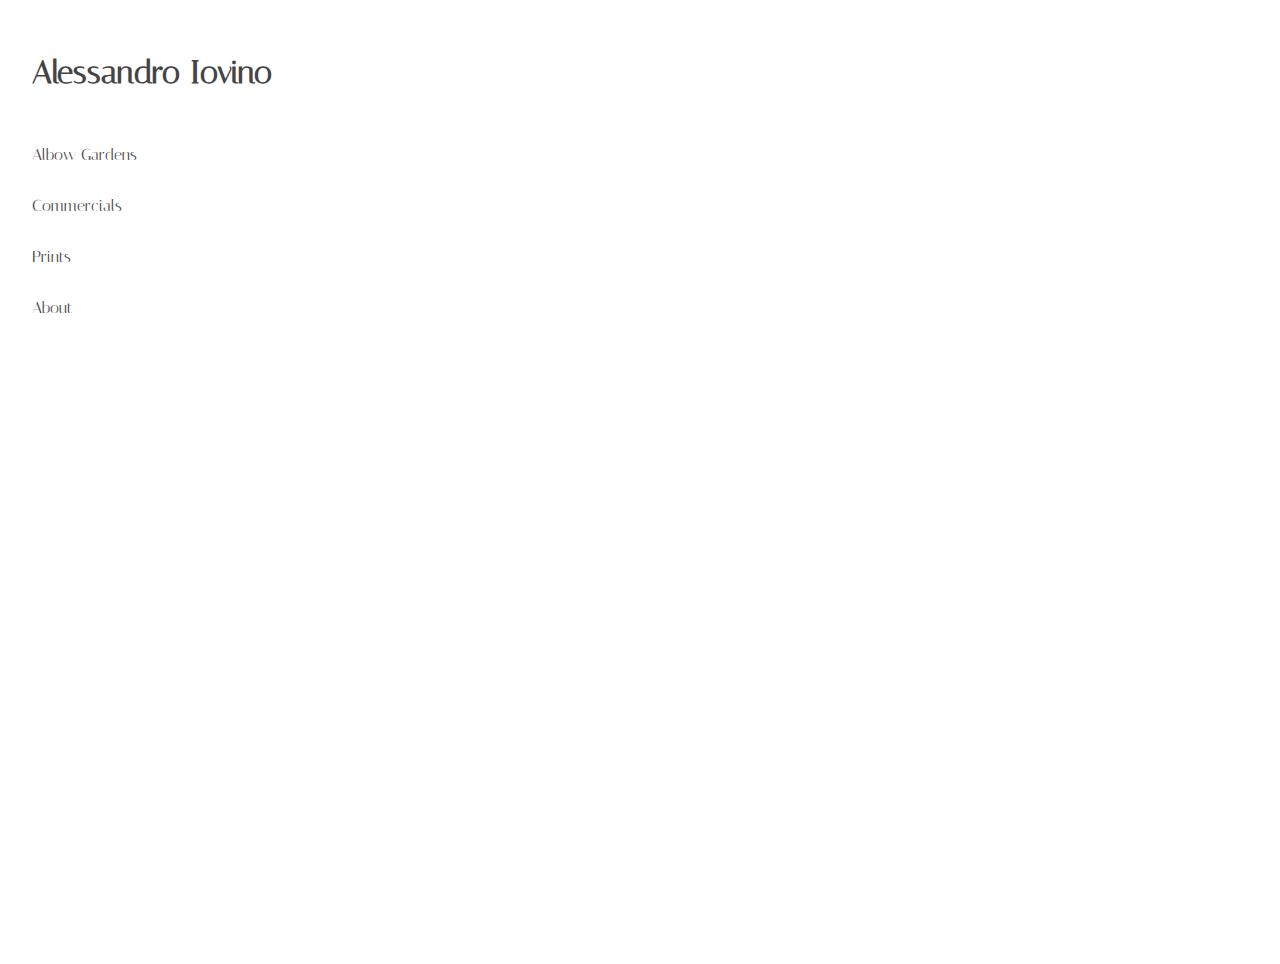
==== index.html @ 48f032ad "change structure of folder" ====
<!DOCTYPE html>
<html lang="en">
<head>
    <meta charset="UTF-8">
    <meta name="viewport" content="width=device-width, initial-scale=1.0">
    <link rel="stylesheet" href="styles.css">
    <script src="https://code.jquery.com/jquery-1.10.2.js"></script>
    <link rel="preconnect" href="https://fonts.googleapis.com">
    <link rel="preconnect" href="https://fonts.gstatic.com" crossorigin>
    <link href="https://fonts.googleapis.com/css2?family=Italiana&display=swap" rel="stylesheet">
</head>
<body>
    <!-- left side of the screen -->
    <div id="nav">
    </div>

    <!-- right side of the screen -->
     <div id="content">
        <!-- <div class="picture-gallery">
            <div class="solo-item">
                <img src="/projects/charlie19/0072093-0008_FINAL.jpg" alt="">
            </div>
        </div> -->
     </div>
</body>

<script src="script.js" defer></script>
</html>
---- styles.css ----
body{
    font-family: "Italiana", serif;
    font-weight: unset;
    color: rgb(69, 69, 69);
    /* color: rgb(56, 56, 56); */

    height: 100vh;
    width: 100vw;
    overflow: hidden;

    margin: 0;
    padding: 0;
    display: flex;
    flex-direction: row;;
}

/* Nav bar and title */
#nav{
    height: 100%;
    /* width: 360px; */
    flex: 1;
}
    .nav-bar{
        width: calc(100% - 2rem);
        flex: 1;
        height: 100%;

        display: flex;
        flex-direction: column;
        padding: 2rem 0 2rem 2rem;

        gap: 2rem;

    }
        .title h1{
            /* letter-spacing: .2rem; */
            font-weight: thin;
        }

        .title h4{
            font-weight: unset;
        }

        .titles{
            display: flex;
            flex-direction: column;
            gap: 1rem;

        }

        .sections{
            display: flex;
            flex-direction: column;
            gap: 2rem;

        }

            a{
                text-decoration: none;
                color: unset;
            }
            
            .selected{
                font-weight: bold;
            }
        

/* Commercial nav bar */

.commercial-title h2{
    /* letter-spacing: .2rem; */
    font-weight:100;
    font-style: italic;
}

/* Right side of the screen */
#content{
    flex: 3;
    max-width: 75%;
    height: calc(100% - 4rem);
}
.home-picture-gallery{
    height: 100%;
    width: 100%;

    overflow: hidden;
    padding: 2rem;

    display: flex;
    flex-direction: column;
}
.picture-gallery{
    height: 100%;
    width: 100%;

    overflow: scroll;
    padding: 2rem;

    display: flex;
    flex-direction: column;
}

.solo-item{
    position: relative;
    justify-content: center;
    align-items: center;
    max-height: 100vh;
}
.solo-item img{
    z-index: 10;
    max-width: 95%;
    max-height: 95%;
    z-index: 1;
    display: block;
    justify-content: center;
    align-items: center;
    margin: auto auto;
}

/* Photo pages */
.photo-column{
    display: flex;
    flex-direction: column;
    width: 100%;
    gap: 2rem;
    overflow: scroll;
}
.double{
    display: flex;
    flex-direction: row;
    width: calc(100% - 4rem);
    justify-content: space-between;
}
.double img{
    max-width: 48%;
}

/* Commercials page */
.commercial-grid{
    display: grid;
    grid-template-columns: 30% 30% 30%;
    width: calc(100% - 4rem);
    gap: .5rem;
    overflow: scroll;
}
/* Photo pages */
.commercial-photo-column{
    display: flex;
    flex-direction: column;
    width: 100%;
    gap: .5rem;
    /* overflow: scroll; */
}
    .commercial-item{
        position: relative;
        justify-content: center;
        align-items: center;
        /* max-width: ; */
    }
    .commercial-item a{
        margin: auto;
    }
    .commercial-item img{
        z-index: 10;
        max-width: 95%;
        max-height: 95%;
        z-index: 1;
        display: block;
        justify-content: center;
        align-items: center;
        margin: auto auto;
    }
    .commercial-item h2{
        opacity: 0;
        /* color: black; */
        text-align: center;
        position: absolute;
        top: 50%;
        left: 50%;
        transform: translate(-50%, -50%);
        margin: 0;
    }
    /* .commercial-item img{
        opacity: .5;
        z-index: -2;
    } */
    /* .commercial-item h2{
        opacity: 1;
        cursor: pointer;
    } */

    .text{
        width: 90%;
        
    }
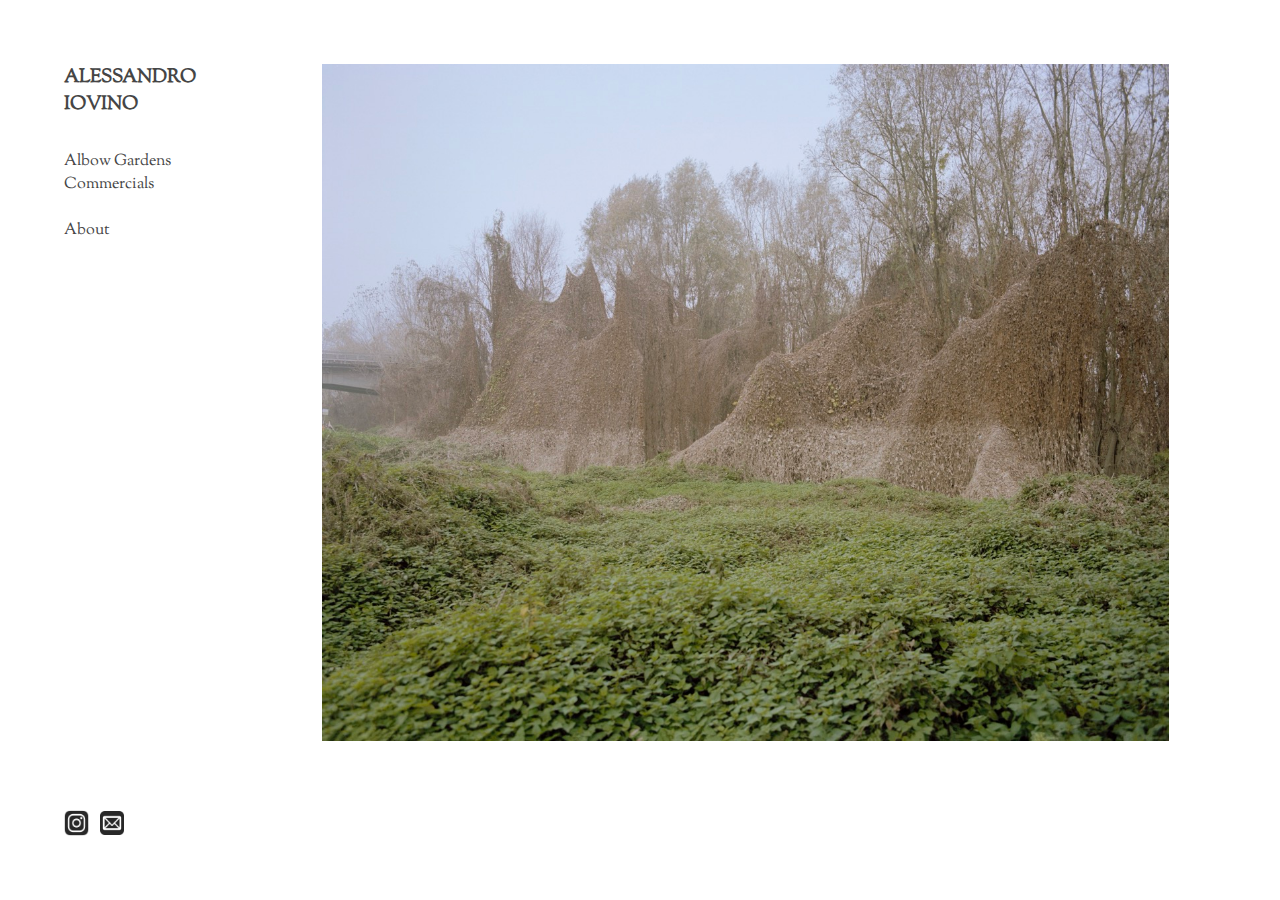
==== commit c73f782b: "cleaned up image sizing" ====
--- a/index.html
+++ b/index.html
@@ -8,6 +8,9 @@
     <link rel="preconnect" href="https://fonts.googleapis.com">
     <link rel="preconnect" href="https://fonts.gstatic.com" crossorigin>
     <link href="https://fonts.googleapis.com/css2?family=Italiana&display=swap" rel="stylesheet">
+    <link href="https://fonts.googleapis.com/css2?family=Sorts+Mill+Goudy:ital@0;1&display=swap" rel="stylesheet">
+    <link href="https://fonts.googleapis.com/css2?family=Amiri:ital,wght@0,400;0,700;1,400;1,700&&display=swap" rel="stylesheet">
+    <link href="https://fonts.googleapis.com/css2?family=Cormorant:ital,wght@0,300..700;1,300..700&display=swap" rel="stylesheet">
 </head>
 <body>
     <!-- left side of the screen -->
--- a/styles.css
+++ b/styles.css
@@ -1,5 +1,7 @@
 body{
-    font-family: "Italiana", serif;
+    font-family: "Sorts Mill Goudy", Arial, serif;
+    /* font-family: "Cormorant", serif; */
+    /* font-family: "Amiri", serif; */
     font-weight: unset;
     color: rgb(69, 69, 69);
     /* color: rgb(56, 56, 56); */
@@ -11,30 +13,41 @@
     margin: 0;
     padding: 0;
     display: flex;
-    flex-direction: row;;
+    flex-direction: row;
 }
 
 /* Nav bar and title */
 #nav{
-    height: 100%;
-    /* width: 360px; */
-    flex: 1;
+    height: calc(100% - 8rem);
+    /* width: calc(100% - 4rem); */
+    padding: 4rem 0 4rem 4rem;
+    width: 200px;
+    /* flex: 1; */
 }
     .nav-bar{
-        width: calc(100% - 2rem);
+        
         flex: 1;
         height: 100%;
 
         display: flex;
         flex-direction: column;
-        padding: 2rem 0 2rem 2rem;
-
-        gap: 2rem;
+        /* padding: 4rem 0 4rem 4rem; */
+
+        /* gap: 2rem; */
+        position: relative;
 
     }
         .title h1{
             /* letter-spacing: .2rem; */
             font-weight: thin;
+            margin: 0;
+            font-size: 2rem;
+        }
+        .title h2{
+            /* letter-spacing: .2rem; */
+            font-weight: thin;
+            margin: 0;
+            font-size: 1.2rem;
         }
 
         .title h4{
@@ -42,9 +55,10 @@
         }
 
         .titles{
+            padding-top: 2rem;
             display: flex;
             flex-direction: column;
-            gap: 1rem;
+            /* gap: 1rem; */
 
         }
 
@@ -69,22 +83,25 @@
 
 .commercial-title h2{
     /* letter-spacing: .2rem; */
-    font-weight:100;
-    font-style: italic;
+    font-weight: 100;
+    /* font-style: italic; */
 }
 
 /* Right side of the screen */
 #content{
-    flex: 3;
-    max-width: 75%;
-    height: calc(100% - 4rem);
+    /* flex: 3; */
+    /* max-width: 75%; */
+    height: calc(100%-4rem);
+    /* height: 100%; */
+    padding: 4rem;
 }
 .home-picture-gallery{
+    /* height: calc(100% - 8rem); */
     height: 100%;
-    width: 100%;
-
+    /* width: calc(100% - 4rem); */
+    width: 100%;
     overflow: hidden;
-    padding: 2rem;
+    /* padding: 4rem 4rem 4rem 0; */
 
     display: flex;
     flex-direction: column;
@@ -94,7 +111,7 @@
     width: 100%;
 
     overflow: scroll;
-    padding: 2rem;
+    /* padding: 2rem; */
 
     display: flex;
     flex-direction: column;
@@ -104,12 +121,14 @@
     position: relative;
     justify-content: center;
     align-items: center;
-    max-height: 100vh;
+    max-height: 100%;
+    max-width: 90%;
+    margin: 0 auto 0 auto;
 }
 .solo-item img{
     z-index: 10;
-    max-width: 95%;
-    max-height: 95%;
+    max-width: 100%;
+    max-height: 100%;
     z-index: 1;
     display: block;
     justify-content: center;
@@ -128,19 +147,31 @@
 .double{
     display: flex;
     flex-direction: row;
-    width: calc(100% - 4rem);
+    width: 95%;
+    margin: 0 auto 0 auto;
+    /* width: calc(100% - 4rem); */
     justify-content: space-between;
 }
+.single{
+    width: 95%;
+    margin: 0 auto 0 auto;
+}
+.double div{
+    width: 49.5%;
+}
 .double img{
-    max-width: 48%;
+    max-width: 49.5%;
+}
+.single img{
+    max-width: 100%;
 }
 
 /* Commercials page */
 .commercial-grid{
     display: grid;
-    grid-template-columns: 30% 30% 30%;
-    width: calc(100% - 4rem);
-    gap: .5rem;
+    grid-template-columns: 32% 32% 32%;
+    width: 100%;
+    gap: 2%;
     overflow: scroll;
 }
 /* Photo pages */
@@ -148,7 +179,7 @@
     display: flex;
     flex-direction: column;
     width: 100%;
-    gap: .5rem;
+    gap: 1%;
     /* overflow: scroll; */
 }
     .commercial-item{
@@ -162,8 +193,8 @@
     }
     .commercial-item img{
         z-index: 10;
-        max-width: 95%;
-        max-height: 95%;
+        max-width: 100%;
+        max-height: 100%;
         z-index: 1;
         display: block;
         justify-content: center;
@@ -180,16 +211,107 @@
         transform: translate(-50%, -50%);
         margin: 0;
     }
-    /* .commercial-item img{
+    .commercial-item:hover img{
         opacity: .5;
         z-index: -2;
-    } */
-    /* .commercial-item h2{
+    } 
+    .commercial-item:hover h2{
         opacity: 1;
         cursor: pointer;
-    } */
+        font-weight: 300;
+    }
 
     .text{
-        width: 90%;
+        width: 100%;
+        font-size: .85rem;
         
+    }
+
+    a:hover{
+        cursor: pointer;
+    }
+
+
+    .icons{
+        display: flex;
+
+        flex-direction: row;
+        position: absolute;
+        bottom: 0;
+        gap: 10px;
+        margin: 0 auto 0 auto;
+    }
+    .icons img{
+        width: 25px;
+    }
+
+    .icons img:hover{
+        cursor: pointer;
+    }
+
+    #emailButton{
+        padding: 1px;
+        width: 24px;
+    }
+
+    #emailButton:hover,
+    #instagramButton:hover{
+        cursor: pointer;
+    }
+    .wide{
+        max-height: unset;
+        /* width: 100%; */
+    }
+    @media screen and (max-width: 800px){
+        body{
+            flex-direction: column;
+        }
+        #nav{
+            height: 100px;
+            padding: 0;
+            width: 100%;
+        }
+        .nav-bar{
+            flex-direction: row;
+            padding: 0 2rem;
+            height: 80px;
+            
+        }
+        .title{
+            padding-top: 2rem;
+            width: 300px;
+
+        }
+            .title h2{
+                font-size: 16px;
+            }
+            .titles{
+                flex-direction: row;
+                width: 100%;
+                justify-content: space-around;
+            }
+            .icons{
+                display: none;
+            }
+        #content{
+            width: calc(100% - 8rem);
+            padding: 0 4rem 4rem 4rem;
+            height: calc(100% - 4rem - 100px);
+        }
+            .home-picture-gallery{
+                width: 100%;
+                height: 100%;
+            }
+                .solo-item{
+                    width: 100%;
+                    height: 100%;
+                }
+                .solo-item img{
+                    margin: 0;
+                }
+        
+                .commercial-grid{
+                    grid-template-columns: auto;
+                }
+
     }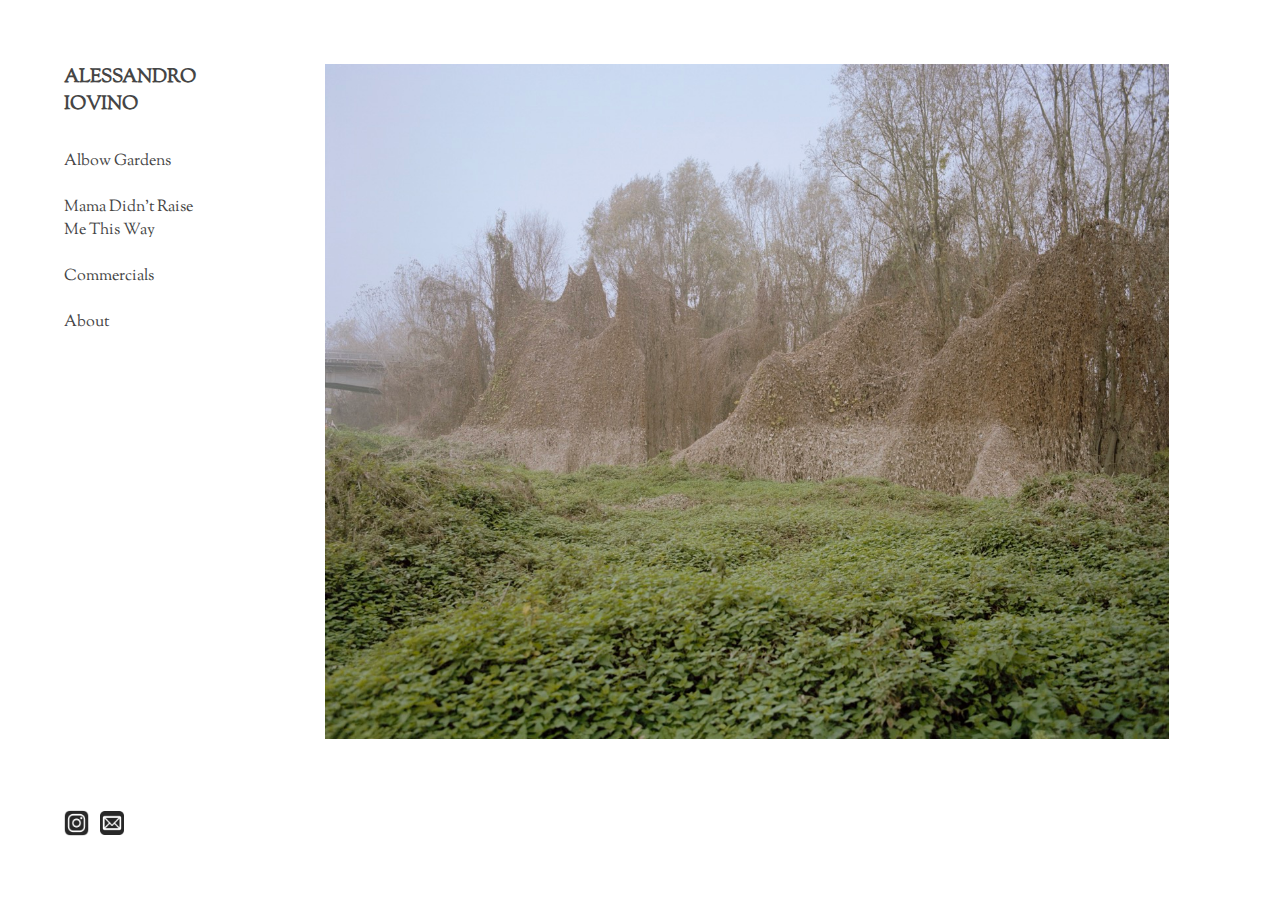
==== commit 9061ac89: "Add Mama didn't raise me this way project and fix formatting" ====
--- a/index.html
+++ b/index.html
@@ -19,11 +19,6 @@
 
     <!-- right side of the screen -->
      <div id="content">
-        <!-- <div class="picture-gallery">
-            <div class="solo-item">
-                <img src="/projects/charlie19/0072093-0008_FINAL.jpg" alt="">
-            </div>
-        </div> -->
      </div>
 </body>
 
--- a/styles.css
+++ b/styles.css
@@ -19,10 +19,8 @@
 /* Nav bar and title */
 #nav{
     height: calc(100% - 8rem);
-    /* width: calc(100% - 4rem); */
     padding: 4rem 0 4rem 4rem;
-    width: 200px;
-    /* flex: 1; */
+    width: 150px;
 }
     .nav-bar{
         
@@ -31,20 +29,17 @@
 
         display: flex;
         flex-direction: column;
-        /* padding: 4rem 0 4rem 4rem; */
-
-        /* gap: 2rem; */
+
         position: relative;
+        width: inherit;
 
     }
         .title h1{
-            /* letter-spacing: .2rem; */
             font-weight: thin;
             margin: 0;
             font-size: 2rem;
         }
         .title h2{
-            /* letter-spacing: .2rem; */
             font-weight: thin;
             margin: 0;
             font-size: 1.2rem;
@@ -82,26 +77,18 @@
 /* Commercial nav bar */
 
 .commercial-title h2{
-    /* letter-spacing: .2rem; */
     font-weight: 100;
-    /* font-style: italic; */
 }
 
 /* Right side of the screen */
 #content{
-    /* flex: 3; */
-    /* max-width: 75%; */
     height: calc(100%-4rem);
-    /* height: 100%; */
     padding: 4rem;
 }
 .home-picture-gallery{
-    /* height: calc(100% - 8rem); */
     height: 100%;
-    /* width: calc(100% - 4rem); */
     width: 100%;
     overflow: hidden;
-    /* padding: 4rem 4rem 4rem 0; */
 
     display: flex;
     flex-direction: column;
@@ -111,7 +98,6 @@
     width: 100%;
 
     overflow: scroll;
-    /* padding: 2rem; */
 
     display: flex;
     flex-direction: column;
@@ -136,6 +122,7 @@
     margin: auto auto;
 }
 
+
 /* Photo pages */
 .photo-column{
     display: flex;
@@ -149,11 +136,10 @@
     flex-direction: row;
     width: 95%;
     margin: 0 auto 0 auto;
-    /* width: calc(100% - 4rem); */
     justify-content: space-between;
 }
 .single{
-    width: 95%;
+    max-width: 95%;
     margin: 0 auto 0 auto;
 }
 .double div{
@@ -164,6 +150,11 @@
 }
 .single img{
     max-width: 100%;
+}
+.single.portrait img{
+    max-width: 100%;
+    max-height: 80vh;
+    align-self: center;
 }
 
 /* Commercials page */
@@ -180,13 +171,11 @@
     flex-direction: column;
     width: 100%;
     gap: 1%;
-    /* overflow: scroll; */
 }
     .commercial-item{
         position: relative;
         justify-content: center;
         align-items: center;
-        /* max-width: ; */
     }
     .commercial-item a{
         margin: auto;
@@ -203,7 +192,6 @@
     }
     .commercial-item h2{
         opacity: 0;
-        /* color: black; */
         text-align: center;
         position: absolute;
         top: 50%;
@@ -224,7 +212,6 @@
     .text{
         width: 100%;
         font-size: .85rem;
-        
     }
 
     a:hover{
@@ -260,8 +247,9 @@
     }
     .wide{
         max-height: unset;
-        /* width: 100%; */
-    }
+    }
+
+
     @media screen and (max-width: 800px){
         body{
             flex-direction: column;
@@ -313,5 +301,4 @@
                 .commercial-grid{
                     grid-template-columns: auto;
                 }
-
     }